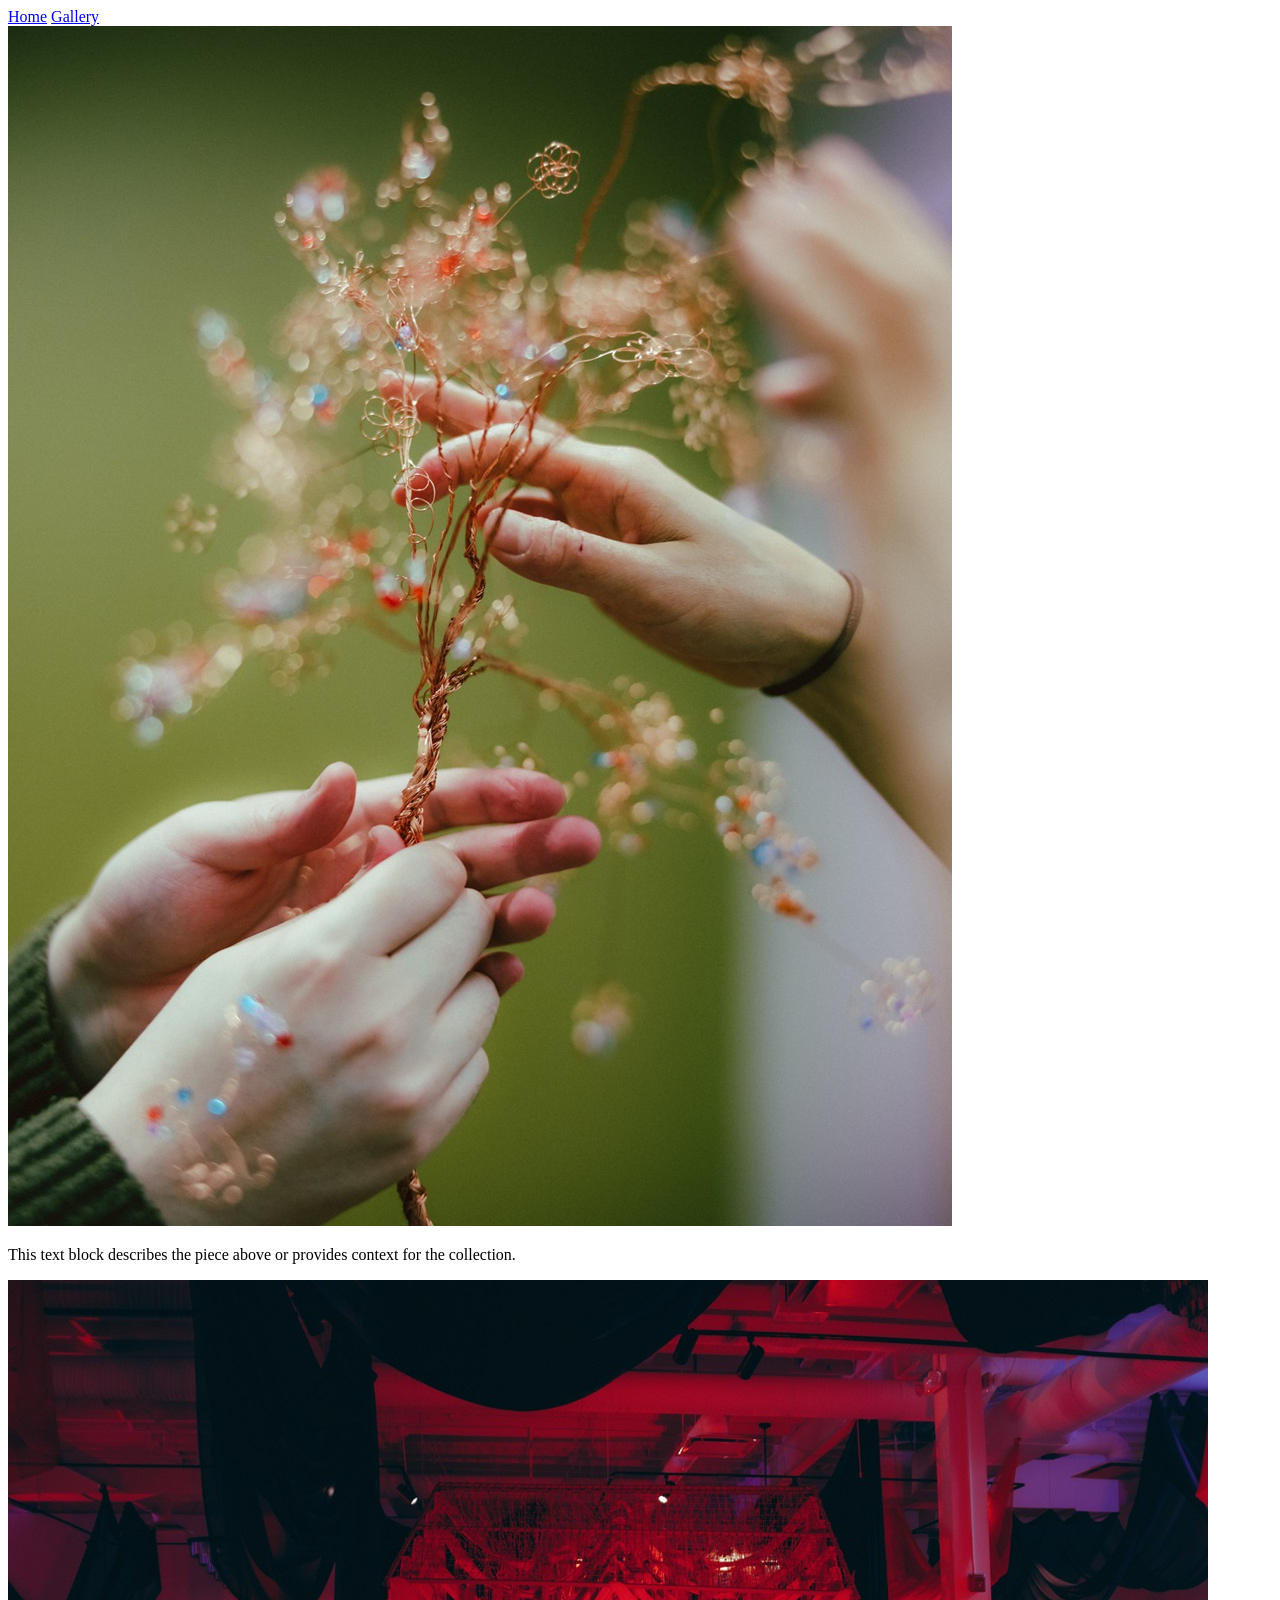
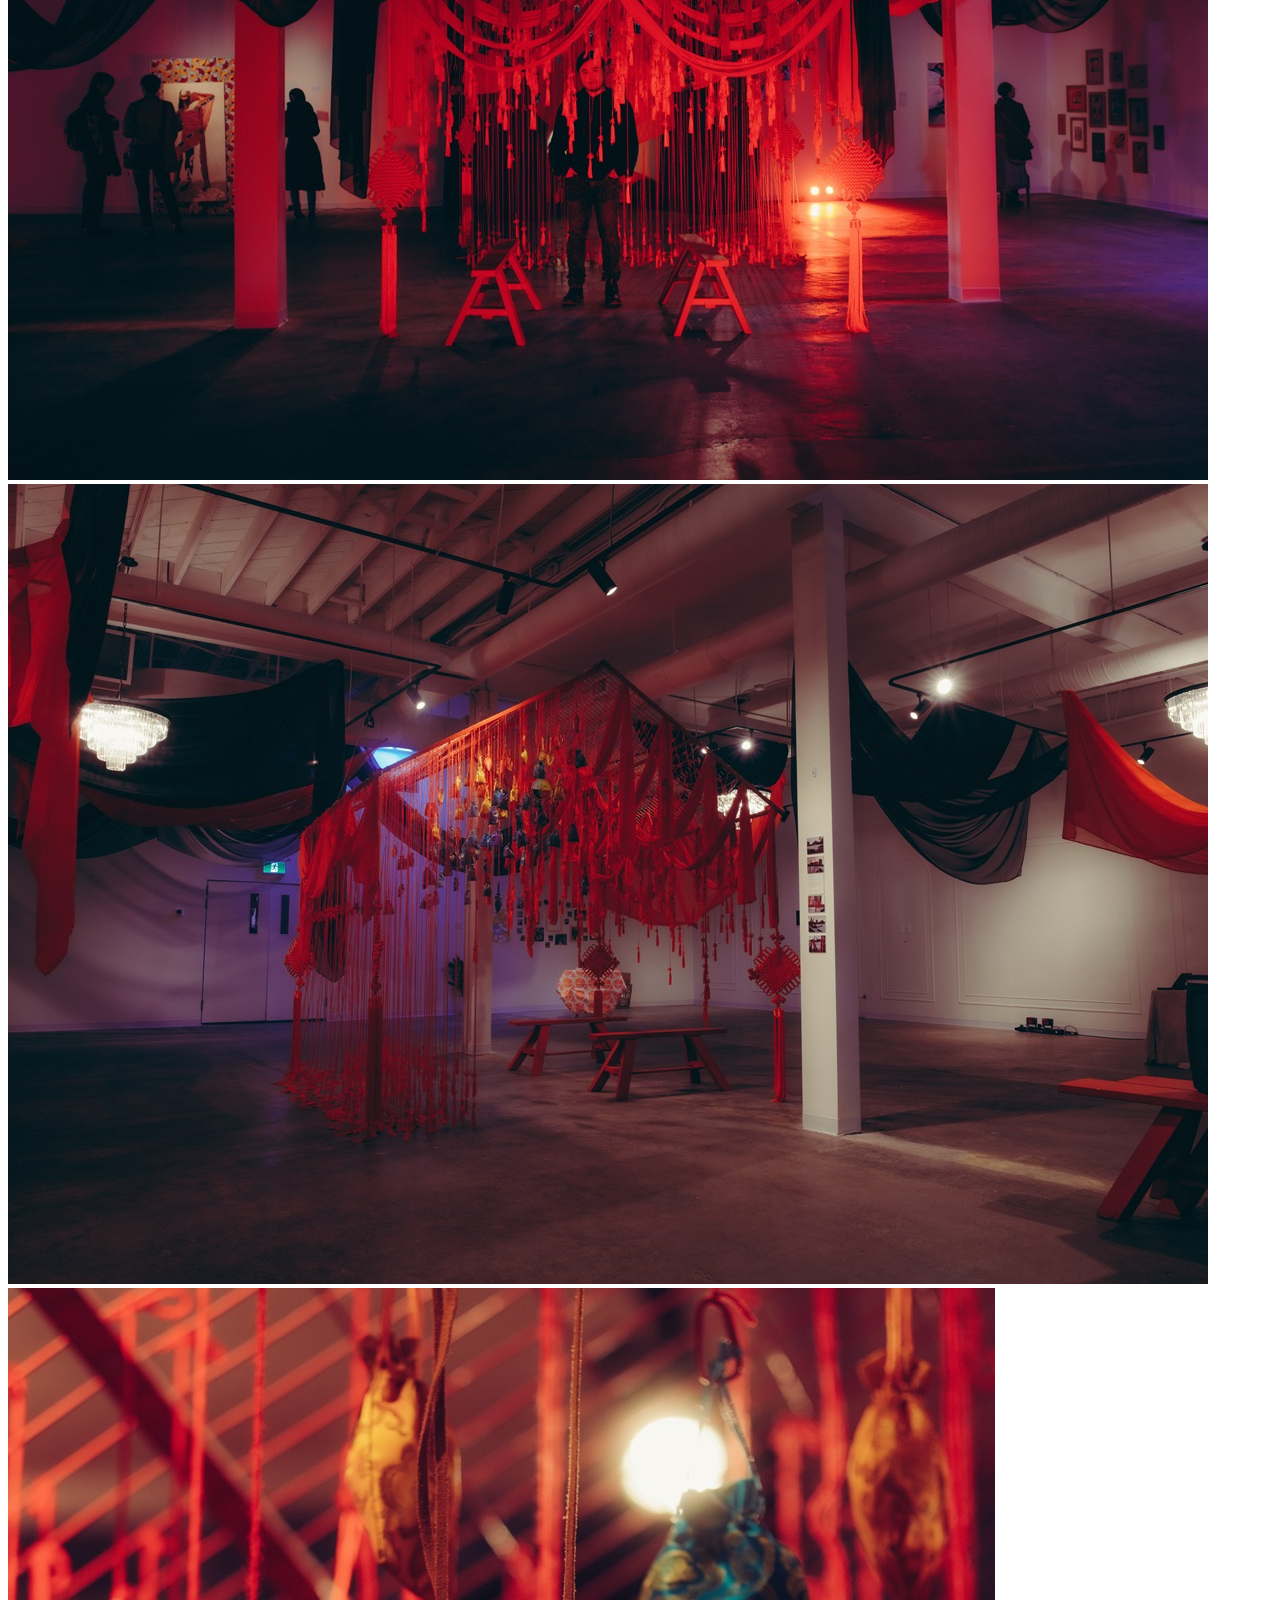
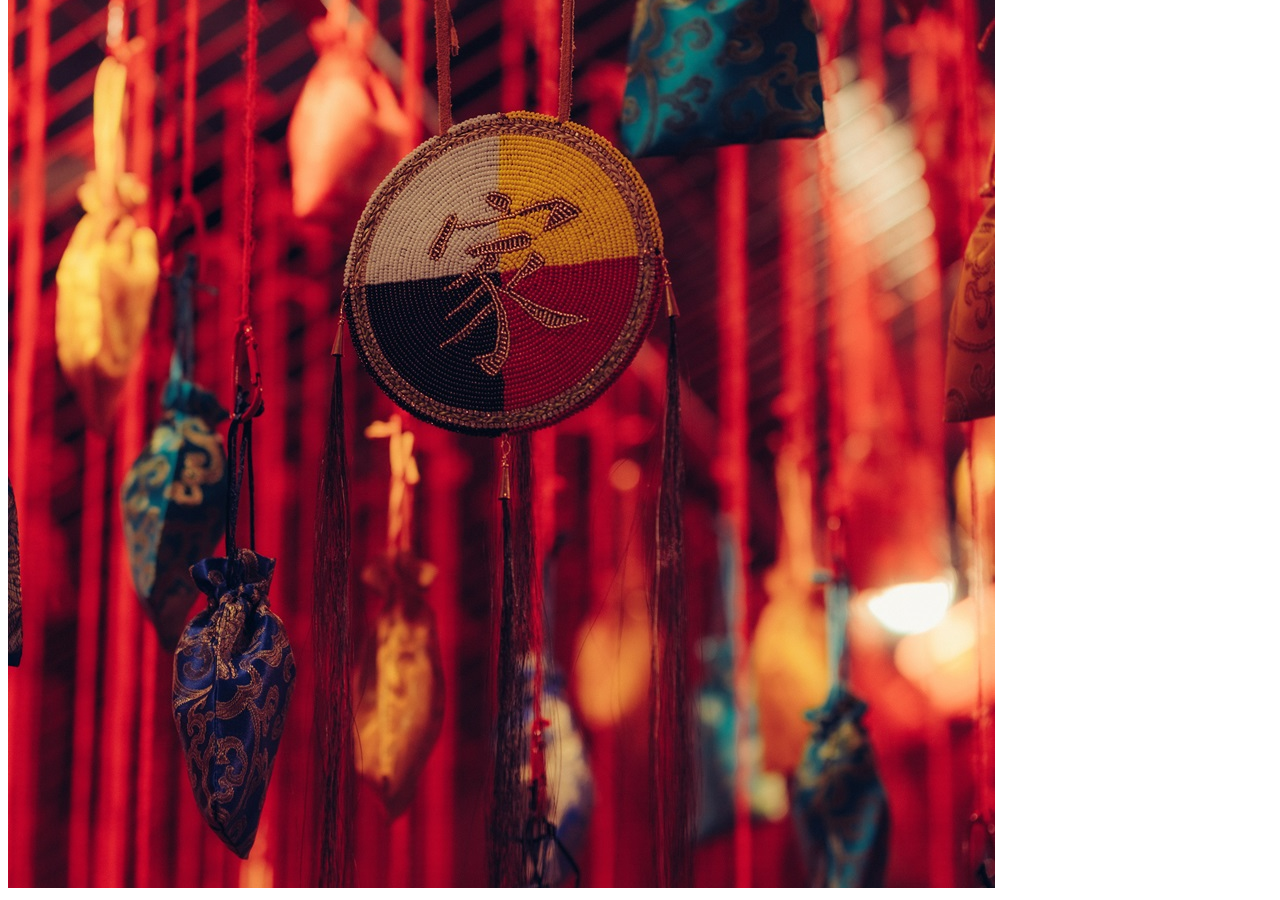
==== gallery.html @ a365247b "Create gallery.html" ====
<!DOCTYPE html>
<html lang="en">
<head>
    <meta charset="UTF-8">
    <meta name="viewport" content="width=device-width, initial-scale=1.0">
    <title>Yihua Zhang | Gallery</title>
    <link rel="stylesheet" href="style.css">
</head>
<body class="gallery-page">
    <nav>
        <a href="index.html">Home</a>
        <a href="gallery.html">Gallery</a>
    </nav>

    <main class="container">
        <div class="featured-row">
            <img src="CopperTreeHands.jpg" alt="Copper Tree Hands" class="featured-img">
            <div class="short-text">
                <p>This text block describes the piece above or provides context for the collection.</p>
            </div>
        </div>

        <div class="gallery-grid">
            <img src="Homeland16.jpg" alt="Homeland 16">
            <img src="Homeland5.jpg" alt="Homeland 5">
            <img src="Homeland1.jpg" alt="Homeland 1">
        </div>
    </main>
</body>
</html>
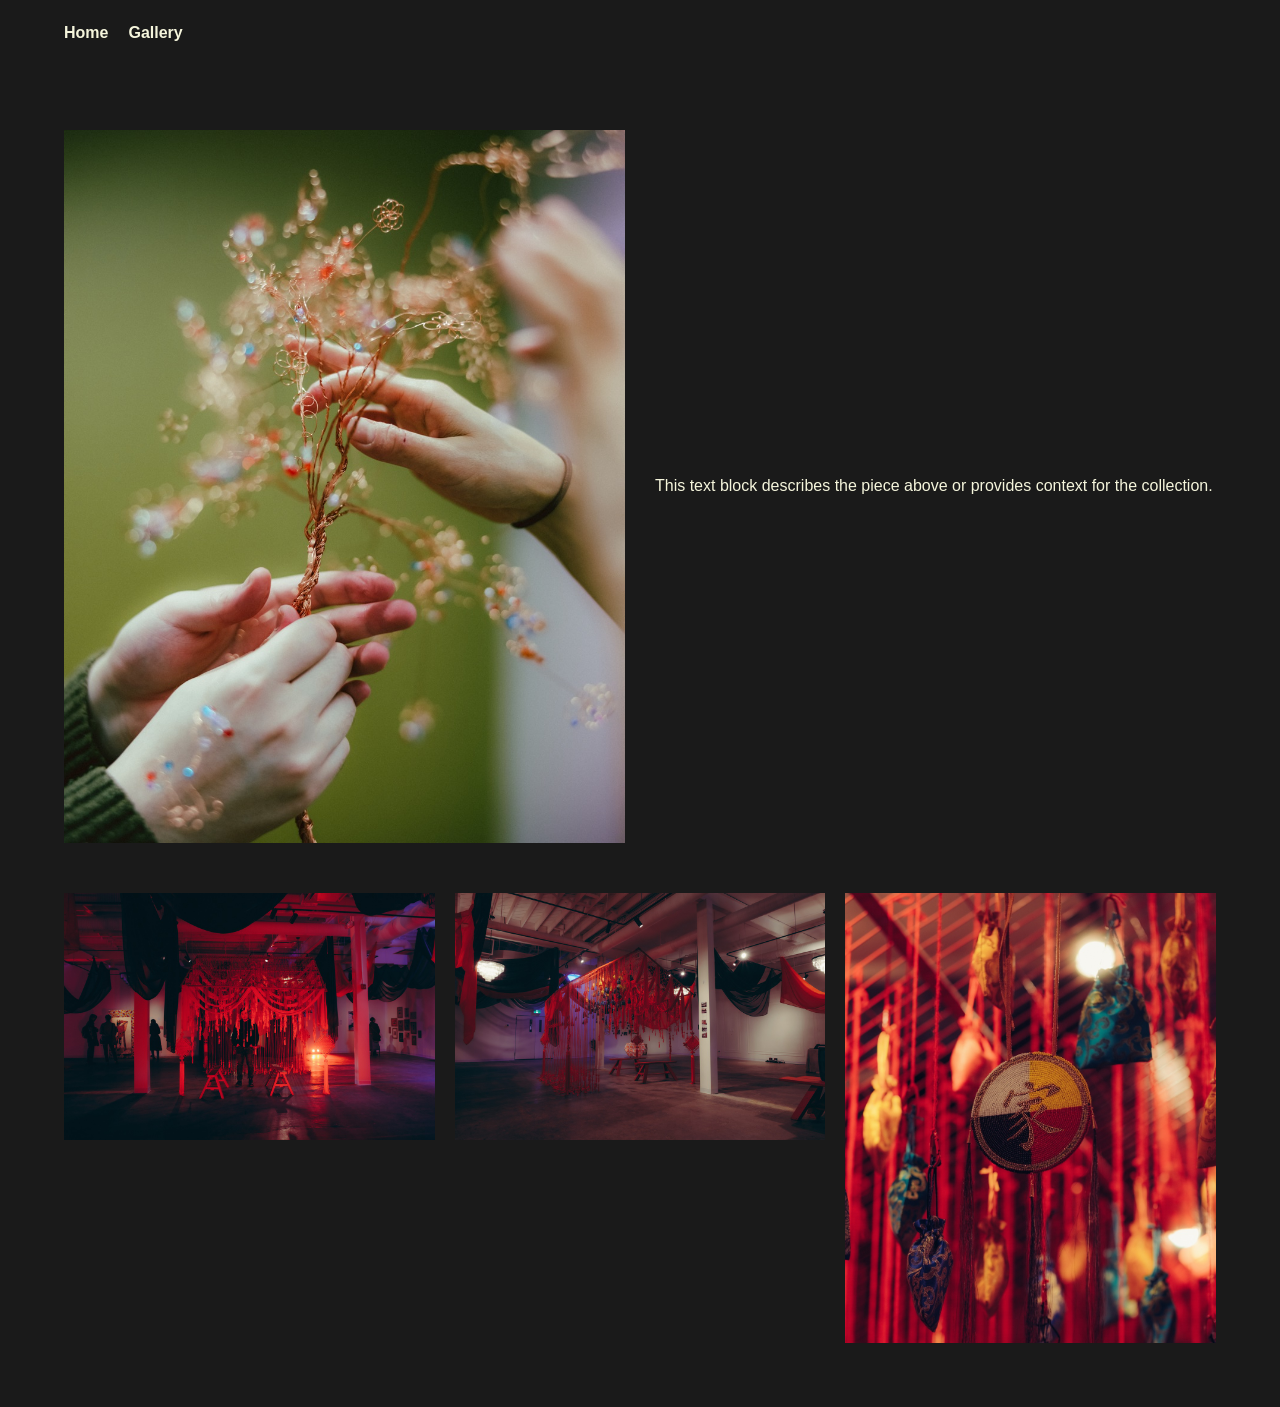
==== commit 7c149df4: "Update gallery.html" ====
--- a/gallery.html
+++ b/gallery.html
@@ -8,7 +8,7 @@
 </head>
 <body class="gallery-page">
     <nav>
-        <a href="index.html">Home</a>
+        <a href="/">Home</a>
         <a href="gallery.html">Gallery</a>
     </nav>
 
--- a/style.css
+++ b/style.css
@@ -0,0 +1,28 @@
+/* General Styles */
+* { box-sizing: border-box; margin: 0; padding: 0; }
+body { font-family: 'Helvetica Neue', Helvetica, Arial, sans-serif; line-height: 1.6; }
+.container { padding: 5vw; max-width: 1400px; margin: 0 auto; }
+img { width: 100%; height: auto; display: block; object-fit: cover; }
+
+nav { padding: 20px 5vw; display: flex; gap: 20px; }
+nav a { text-decoration: none; color: inherit; font-weight: bold; }
+
+/* Page Specific Backgrounds */
+.home-page { background-color: #f5f5dc; color: #333; } /* Cream/Beige */
+.gallery-page { background-color: #1a1a1a; color: #f5f5dc; } /* Dark */
+
+/* Main Page Layout */
+.large-name { font-size: clamp(3rem, 10vw, 6rem); line-height: 0.9; margin-bottom: 2rem; }
+.main-grid { display: grid; grid-template-columns: 1fr 1fr; gap: 40px; align-items: start; }
+
+/* Gallery Page Layout */
+.featured-row { display: grid; grid-template-columns: 1fr 1fr; gap: 30px; margin-bottom: 50px; align-items: center; }
+.gallery-grid { display: grid; grid-template-columns: repeat(3, 1fr); gap: 20px; }
+
+/* Responsive adjustments */
+@media (max-width: 768px) {
+    .main-grid, .featured-row, .gallery-grid {
+        grid-template-columns: 1fr;
+    }
+    .large-name { font-size: 4rem; }
+}
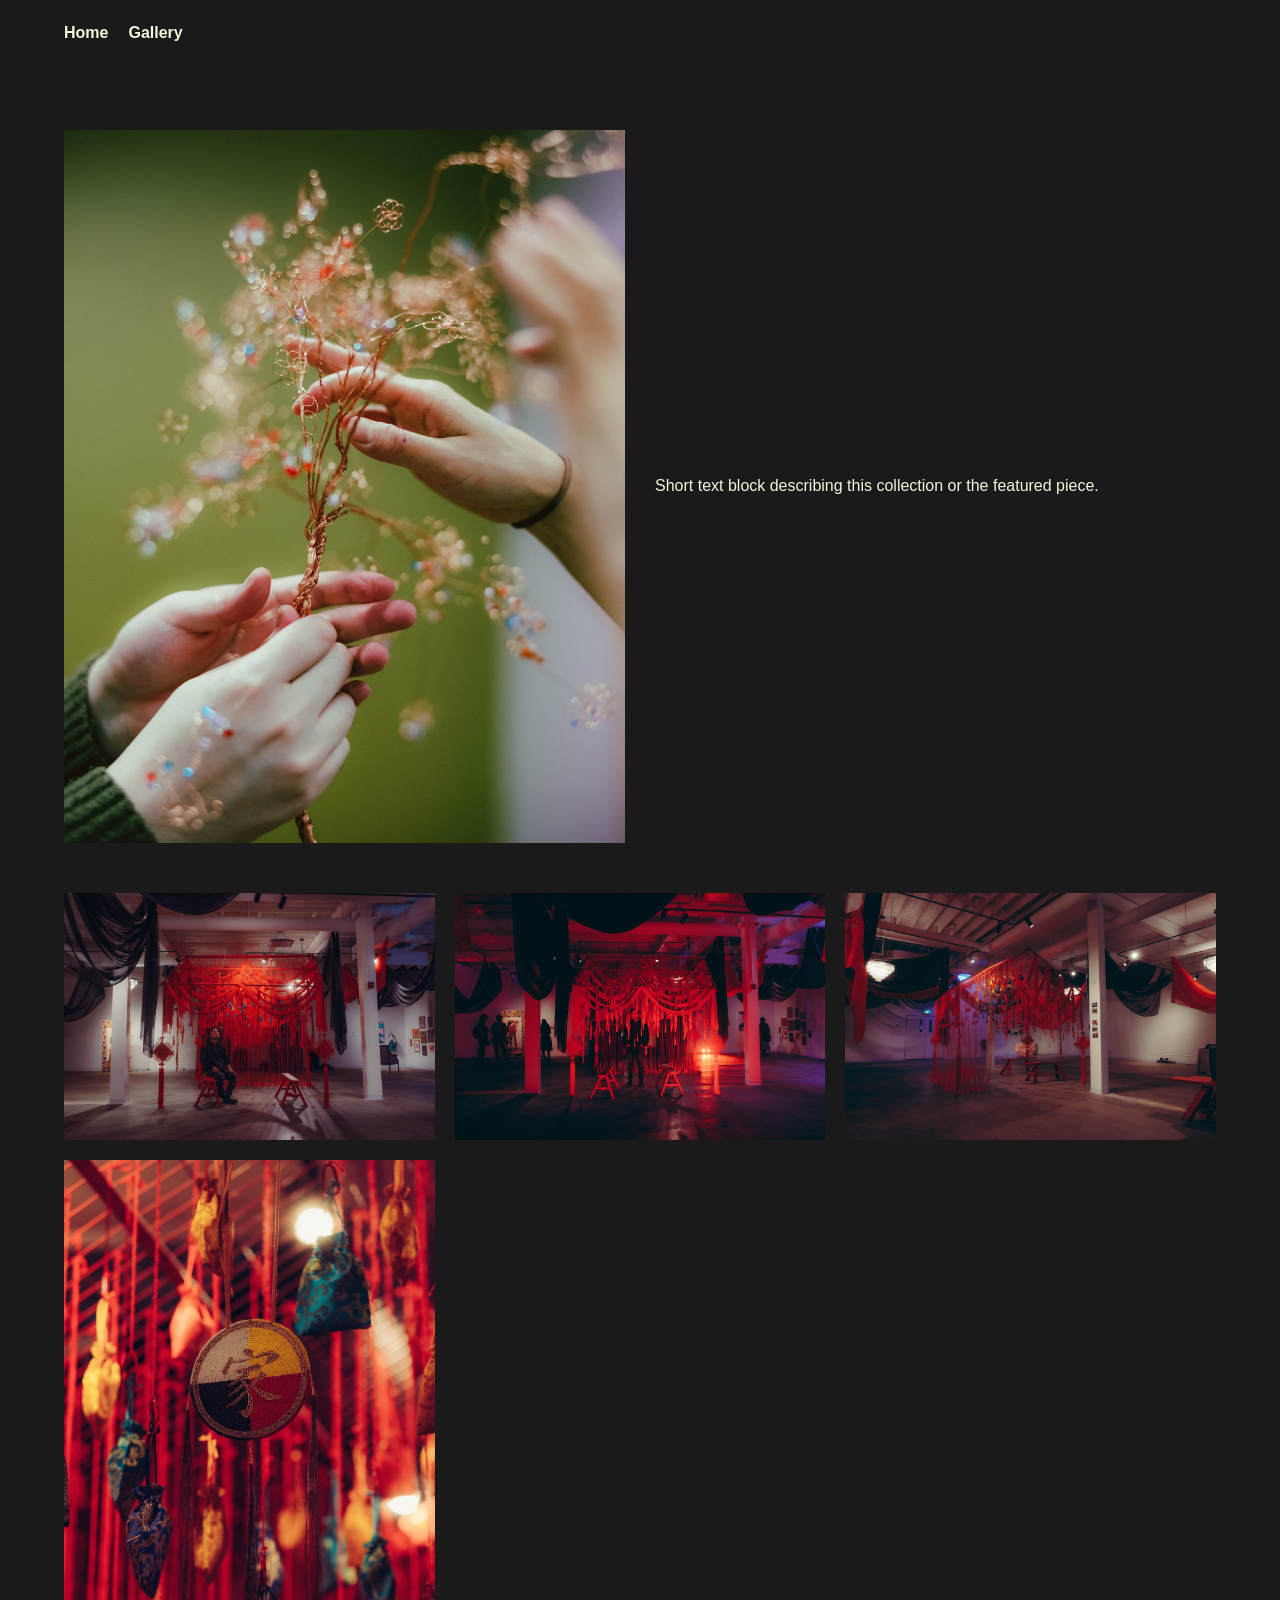
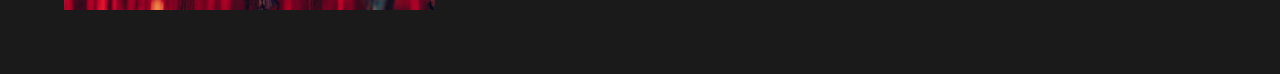
==== commit 0d34a34e: "Update gallery.html" ====
--- a/gallery.html
+++ b/gallery.html
@@ -8,7 +8,7 @@
 </head>
 <body class="gallery-page">
     <nav>
-        <a href="/">Home</a>
+        <a href="index.html">Home</a>
         <a href="gallery.html">Gallery</a>
     </nav>
 
@@ -16,11 +16,12 @@
         <div class="featured-row">
             <img src="CopperTreeHands.jpg" alt="Copper Tree Hands" class="featured-img">
             <div class="short-text">
-                <p>This text block describes the piece above or provides context for the collection.</p>
+                <p>Short text block describing this collection or the featured piece.</p>
             </div>
         </div>
 
         <div class="gallery-grid">
+            <img src="Homeland7.jpg" alt="Homeland 7">
             <img src="Homeland16.jpg" alt="Homeland 16">
             <img src="Homeland5.jpg" alt="Homeland 5">
             <img src="Homeland1.jpg" alt="Homeland 1">
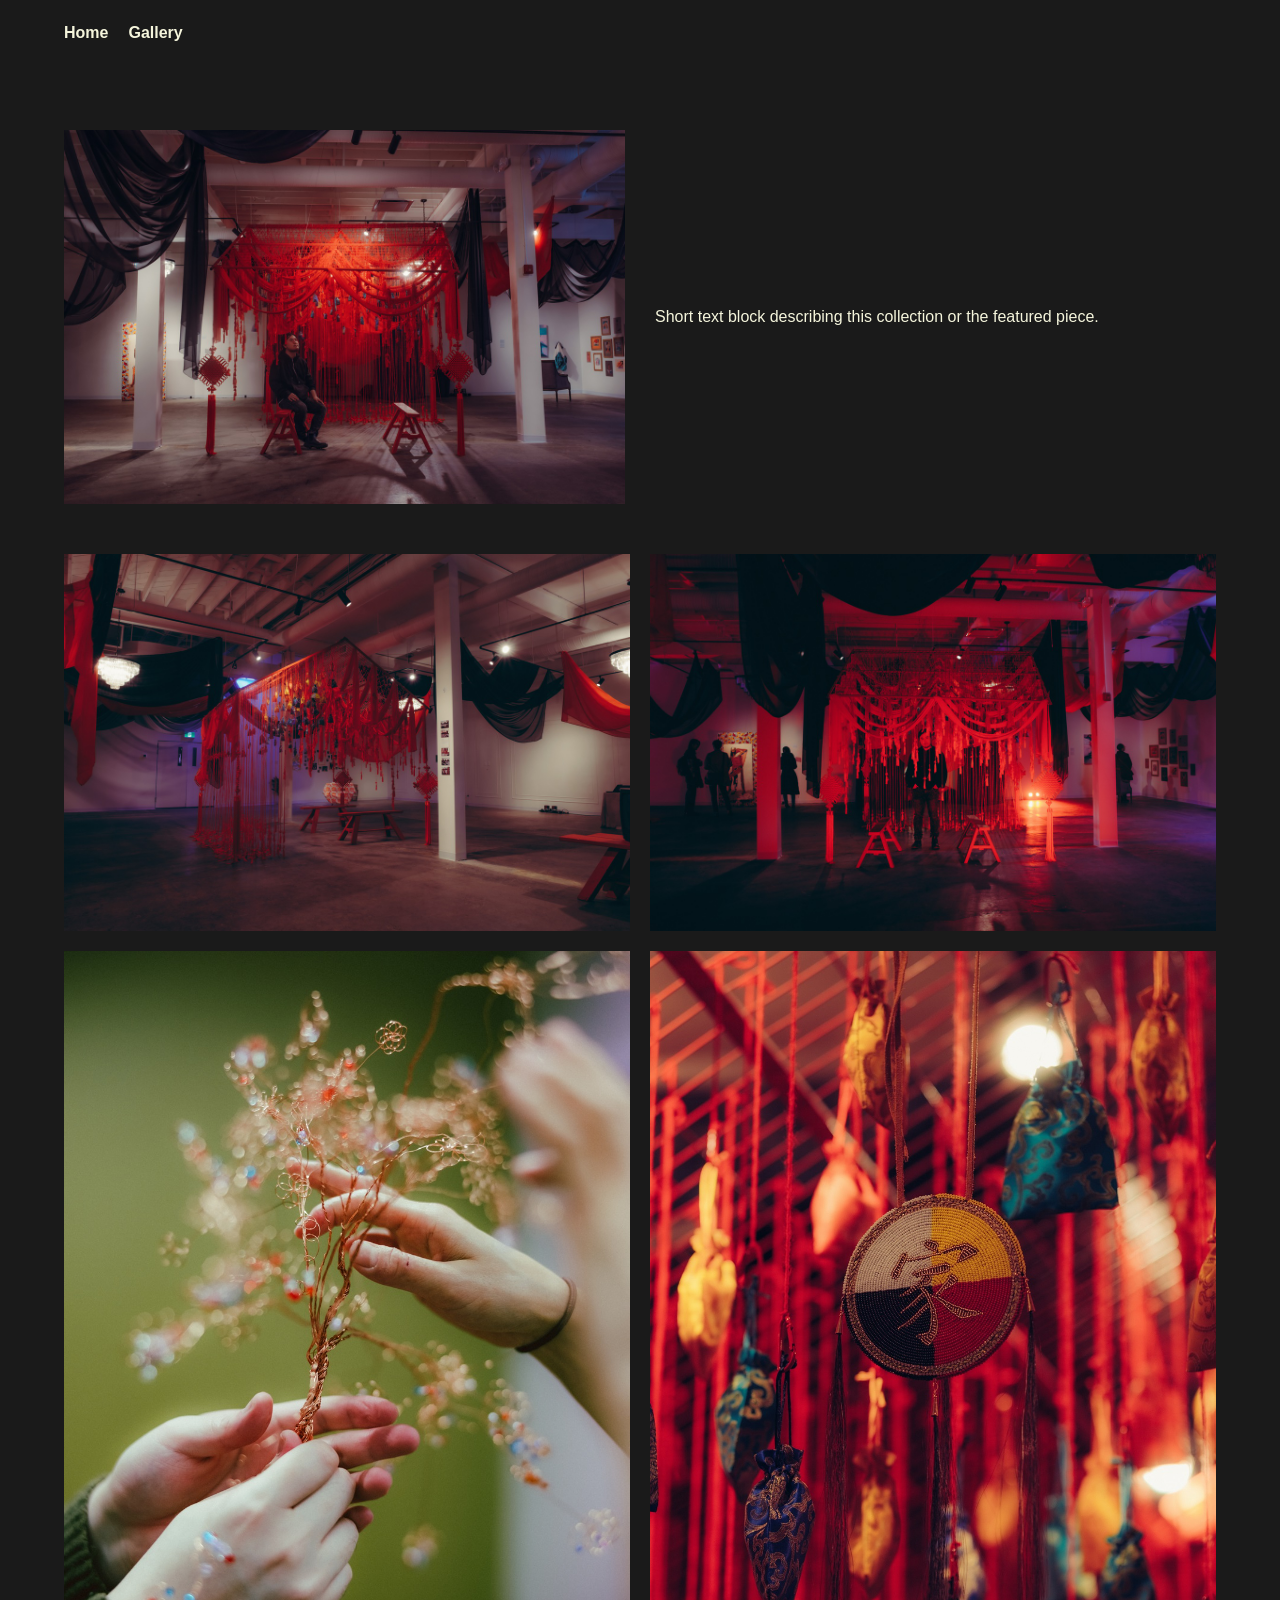
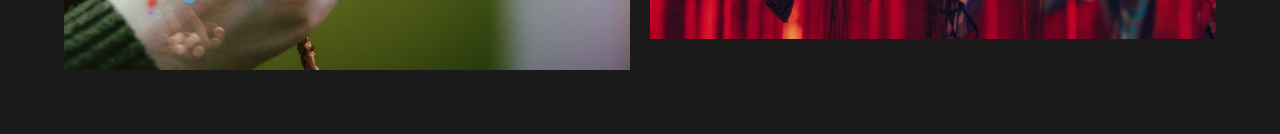
==== commit 3a2b1d78: "Update gallery.html" ====
--- a/gallery.html
+++ b/gallery.html
@@ -14,16 +14,16 @@
 
     <main class="container">
         <div class="featured-row">
-            <img src="CopperTreeHands.jpg" alt="Copper Tree Hands" class="featured-img">
+            <img src="Homeland7.jpg" alt="Homeland7" class="featured-img">
             <div class="short-text">
                 <p>Short text block describing this collection or the featured piece.</p>
             </div>
         </div>
 
         <div class="gallery-grid">
-            <img src="Homeland7.jpg" alt="Homeland 7">
+            <img src="Homeland5.jpg" alt="Homeland 5">
             <img src="Homeland16.jpg" alt="Homeland 16">
-            <img src="Homeland5.jpg" alt="Homeland 5">
+            <img src="CopperTreeHands.jpg" alt="CopperTreeHands">
             <img src="Homeland1.jpg" alt="Homeland 1">
         </div>
     </main>
--- a/style.css
+++ b/style.css
@@ -1,28 +1,56 @@
 /* General Styles */
 * { box-sizing: border-box; margin: 0; padding: 0; }
 body { font-family: 'Helvetica Neue', Helvetica, Arial, sans-serif; line-height: 1.6; }
-.container { padding: 5vw; max-width: 1400px; margin: 0 auto; }
+.container { padding: 5vw; max-width: 1400px; margin: 0 auto; min-height: 90vh; }
 img { width: 100%; height: auto; display: block; object-fit: cover; }
 
 nav { padding: 20px 5vw; display: flex; gap: 20px; }
 nav a { text-decoration: none; color: inherit; font-weight: bold; }
 
-/* Page Specific Backgrounds */
-.home-page { background-color: #f5f5dc; color: #333; } /* Cream/Beige */
-.gallery-page { background-color: #1a1a1a; color: #f5f5dc; } /* Dark */
+/* Page Backgrounds */
+.home-page { background-color: #f5f5dc; color: #333; }
+.gallery-page { background-color: #1a1a1a; color: #f5f5dc; }
 
-/* Main Page Layout */
-.large-name { font-size: clamp(3rem, 10vw, 6rem); line-height: 0.9; margin-bottom: 2rem; }
-.main-grid { display: grid; grid-template-columns: 1fr 1fr; gap: 40px; align-items: start; }
+/* --- Updated Home Layout --- */
+.main-grid { 
+    display: grid; 
+    grid-template-columns: 1fr 1fr; 
+    gap: 40px; 
+    align-items: center; /* Centers the text and image vertically relative to each other */
+}
 
-/* Gallery Page Layout */
+.text-content {
+    /* Shifts text to the right and adds space at the top to push it "lower" */
+    padding-left: 15%; 
+    padding-top: 50px;
+    display: flex;
+    flex-direction: column;
+    justify-content: center;
+}
+
+.large-name { 
+    font-size: clamp(3rem, 8vw, 6rem); 
+    line-height: 0.9; 
+    margin-bottom: 2.5rem; 
+}
+
+.bio, .portfolio-list {
+    max-width: 400px; /* Keeps the text from stretching too wide for easier reading */
+    margin-bottom: 2rem;
+}
+
+/* --- Gallery Layout --- */
 .featured-row { display: grid; grid-template-columns: 1fr 1fr; gap: 30px; margin-bottom: 50px; align-items: center; }
-.gallery-grid { display: grid; grid-template-columns: repeat(3, 1fr); gap: 20px; }
+.gallery-grid { display: grid; grid-template-columns: repeat(2, 1fr); gap: 20px; }
 
 /* Responsive adjustments */
 @media (max-width: 768px) {
     .main-grid, .featured-row, .gallery-grid {
         grid-template-columns: 1fr;
     }
+    .text-content {
+        padding-left: 0; /* Resets the "right shift" on mobile so text doesn't look cut off */
+        padding-top: 20px;
+    }
     .large-name { font-size: 4rem; }
 }
